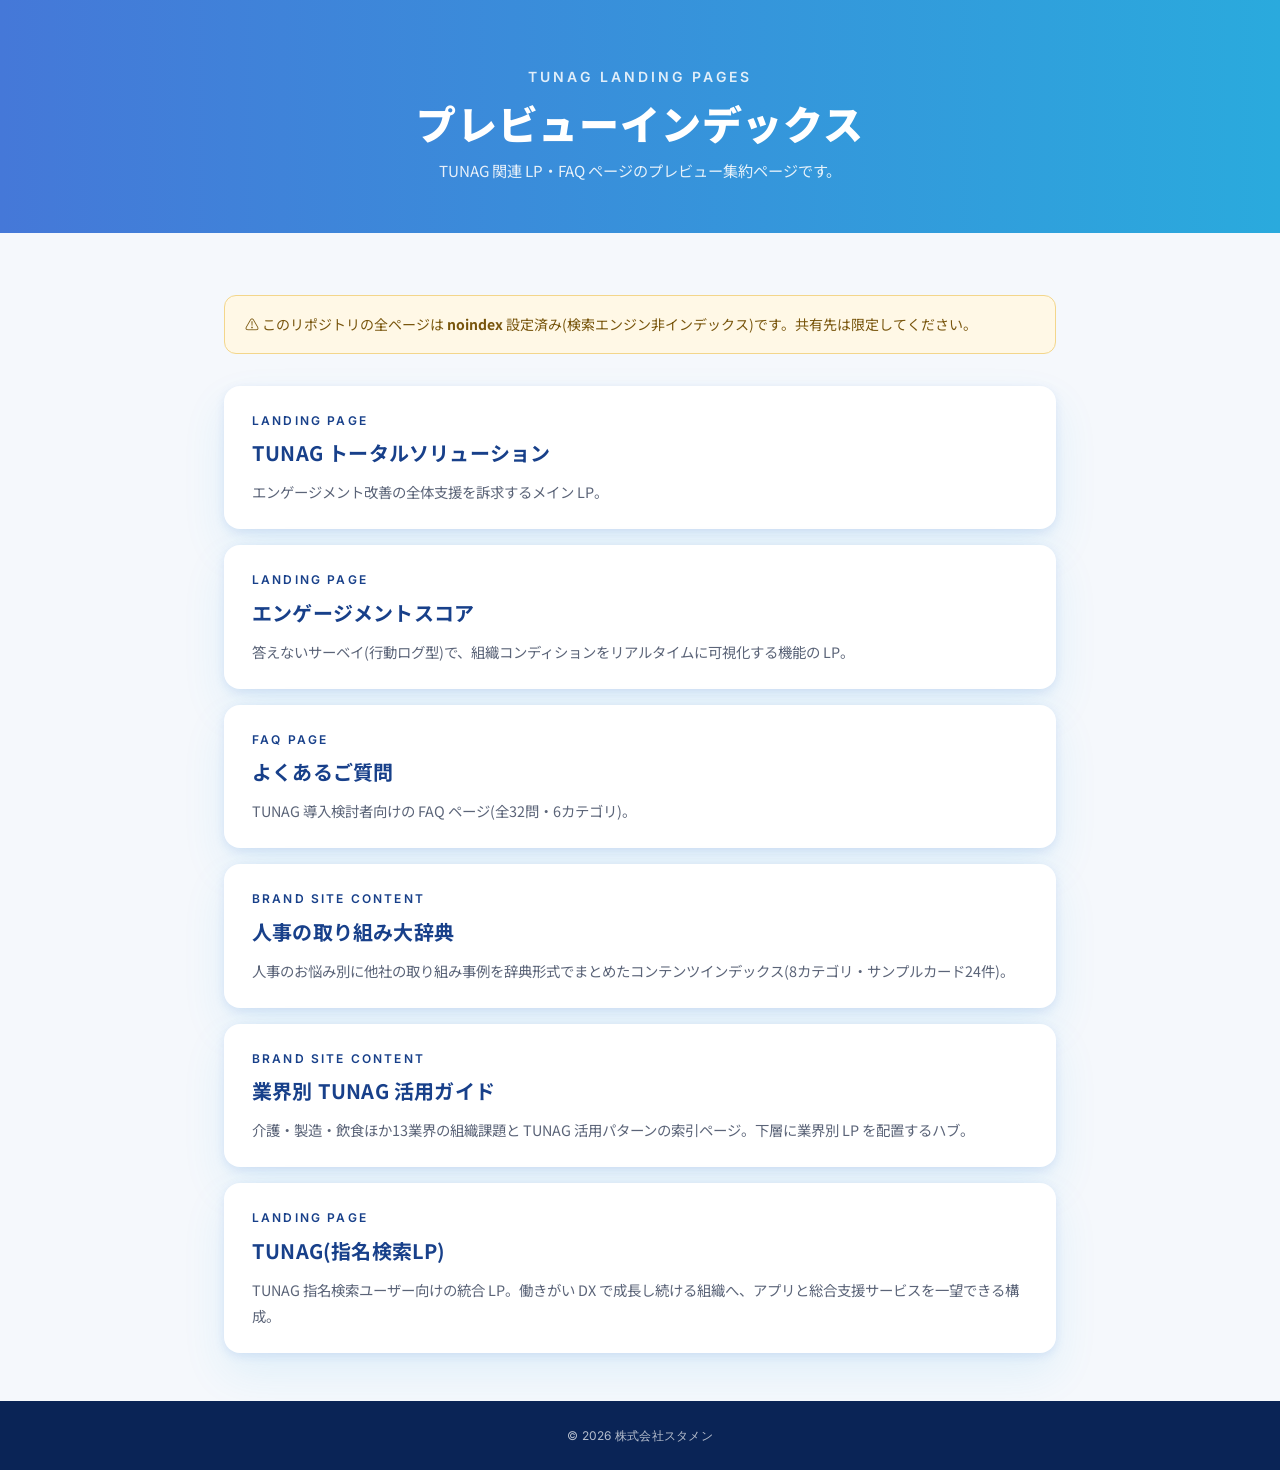
==== index.html @ a8612fc9 "index: Add tunag07 entry to preview index Co-Authored-By: Claude Opus 4.7 (1M context) <noreply@anth" ====
<!DOCTYPE html>
<html lang="ja">
<head>
  <meta charset="UTF-8">
  <meta name="viewport" content="width=device-width, initial-scale=1.0">
  <title>tunag-landing-pages インデックス</title>
  <meta name="robots" content="noindex, nofollow, noarchive, nosnippet">
  <link rel="preconnect" href="https://fonts.googleapis.com">
  <link rel="preconnect" href="https://fonts.gstatic.com" crossorigin>
  <link
    href="https://fonts.googleapis.com/css2?family=Inter:wght@400;500;700&family=Noto+Sans+JP:wght@400;500;700&display=swap"
    rel="stylesheet"
  >
  <style>
    :root {
      --color-primary: #18408a;
      --color-primary-deep: #0a2456;
      --color-text: #0f1b3d;
      --color-text-mute: #5b6478;
      --color-bg: #ffffff;
      --color-bg-soft: #f5f8fc;
      --color-border: #e1e7f0;
      --gradient-brand: linear-gradient(90deg, #4578d8 0%, #2aaadd 100%);
      --shadow-card: 0 3px 10px rgba(69, 120, 216, 0.14), 0 20px 44px rgba(42, 170, 221, 0.10);
      --font-jp: 'Noto Sans JP', 'Hiragino Kaku Gothic ProN', sans-serif;
      --font-en: 'Inter', 'Helvetica Neue', Arial, sans-serif;
    }
    * { box-sizing: border-box; }
    body {
      margin: 0;
      font-family: var(--font-jp);
      line-height: 1.8;
      color: var(--color-text);
      background: var(--color-bg-soft);
      min-height: 100vh;
      display: flex;
      flex-direction: column;
    }
    .header {
      background: var(--gradient-brand);
      color: #fff;
      padding: 4rem 1.5rem 3rem;
      text-align: center;
    }
    .header__eyebrow {
      font-family: var(--font-en);
      font-size: 0.875rem;
      font-weight: 600;
      letter-spacing: 0.22em;
      text-transform: uppercase;
      opacity: 0.85;
      margin: 0 0 0.5rem;
    }
    .header__title {
      font-size: clamp(1.75rem, 4vw, 2.5rem);
      font-weight: 900;
      line-height: 1.3;
      margin: 0 0 0.5rem;
      letter-spacing: 0.02em;
    }
    .header__lead {
      max-width: 600px;
      margin: 0 auto;
      opacity: 0.88;
      font-size: 0.95rem;
    }
    .container {
      max-width: 880px;
      margin: 0 auto;
      padding: 3rem 1.5rem;
      flex: 1;
    }
    .notice {
      background: #fff8e6;
      border: 1px solid #f3d68b;
      border-radius: 12px;
      padding: 1rem 1.25rem;
      font-size: 0.875rem;
      color: #78550c;
      margin-bottom: 2rem;
    }
    .list {
      list-style: none;
      padding: 0;
      margin: 0;
      display: flex;
      flex-direction: column;
      gap: 1rem;
    }
    .card {
      display: block;
      background: #fff;
      border-radius: 16px;
      padding: 1.5rem 1.75rem;
      box-shadow: var(--shadow-card);
      text-decoration: none;
      color: inherit;
      transition: transform 0.2s, box-shadow 0.2s;
    }
    .card:hover {
      transform: translateY(-2px);
      box-shadow: 0 6px 16px rgba(69, 120, 216, 0.22), 0 32px 64px rgba(42, 170, 221, 0.16);
    }
    .card__eyebrow {
      font-family: var(--font-en);
      font-size: 0.75rem;
      font-weight: 600;
      letter-spacing: 0.18em;
      text-transform: uppercase;
      color: var(--color-primary);
      margin: 0 0 0.25rem;
    }
    .card__title {
      font-size: 1.25rem;
      font-weight: 700;
      color: var(--color-primary);
      margin: 0 0 0.5rem;
      letter-spacing: 0.01em;
    }
    .card__desc {
      font-size: 0.9rem;
      color: var(--color-text-mute);
      margin: 0;
    }
    .footer {
      background: var(--color-primary-deep);
      color: rgba(255,255,255,0.7);
      padding: 1.5rem;
      font-size: 0.75rem;
      text-align: center;
      font-family: var(--font-en);
      letter-spacing: 0.02em;
    }
  </style>
</head>
<body>
  <header class="header">
    <p class="header__eyebrow">TUNAG Landing Pages</p>
    <h1 class="header__title">プレビューインデックス</h1>
    <p class="header__lead">TUNAG 関連 LP・FAQ ページのプレビュー集約ページです。</p>
  </header>
  <main class="container">
    <p class="notice">
      ⚠ このリポジトリの全ページは <strong>noindex</strong> 設定済み(検索エンジン非インデックス)です。共有先は限定してください。
    </p>
    <ul class="list">
      <li>
        <a class="card" href="./comprehensive-support-services/">
          <p class="card__eyebrow">Landing Page</p>
          <h2 class="card__title">TUNAG トータルソリューション</h2>
          <p class="card__desc">エンゲージメント改善の全体支援を訴求するメイン LP。</p>
        </a>
      </li>
      <li>
        <a class="card" href="./engagement-score/">
          <p class="card__eyebrow">Landing Page</p>
          <h2 class="card__title">エンゲージメントスコア</h2>
          <p class="card__desc">答えないサーベイ(行動ログ型)で、組織コンディションをリアルタイムに可視化する機能の LP。</p>
        </a>
      </li>
      <li>
        <a class="card" href="./faq/">
          <p class="card__eyebrow">FAQ Page</p>
          <h2 class="card__title">よくあるご質問</h2>
          <p class="card__desc">TUNAG 導入検討者向けの FAQ ページ(全32問・6カテゴリ)。</p>
        </a>
      </li>
      <li>
        <a class="card" href="./hr-policy-handbook/">
          <p class="card__eyebrow">Brand Site Content</p>
          <h2 class="card__title">人事の取り組み大辞典</h2>
          <p class="card__desc">人事のお悩み別に他社の取り組み事例を辞典形式でまとめたコンテンツインデックス(8カテゴリ・サンプルカード24件)。</p>
        </a>
      </li>
      <li>
        <a class="card" href="./industry/">
          <p class="card__eyebrow">Brand Site Content</p>
          <h2 class="card__title">業界別 TUNAG 活用ガイド</h2>
          <p class="card__desc">介護・製造・飲食ほか13業界の組織課題と TUNAG 活用パターンの索引ページ。下層に業界別 LP を配置するハブ。</p>
        </a>
      </li>
      <li>
        <a class="card" href="./tunag07/">
          <p class="card__eyebrow">Landing Page</p>
          <h2 class="card__title">TUNAG(指名検索LP)</h2>
          <p class="card__desc">TUNAG 指名検索ユーザー向けの統合 LP。働きがい DX で成長し続ける組織へ、アプリと総合支援サービスを一望できる構成。</p>
        </a>
      </li>
    </ul>
  </main>
  <footer class="footer">© 2026 株式会社スタメン</footer>
</body>
</html>
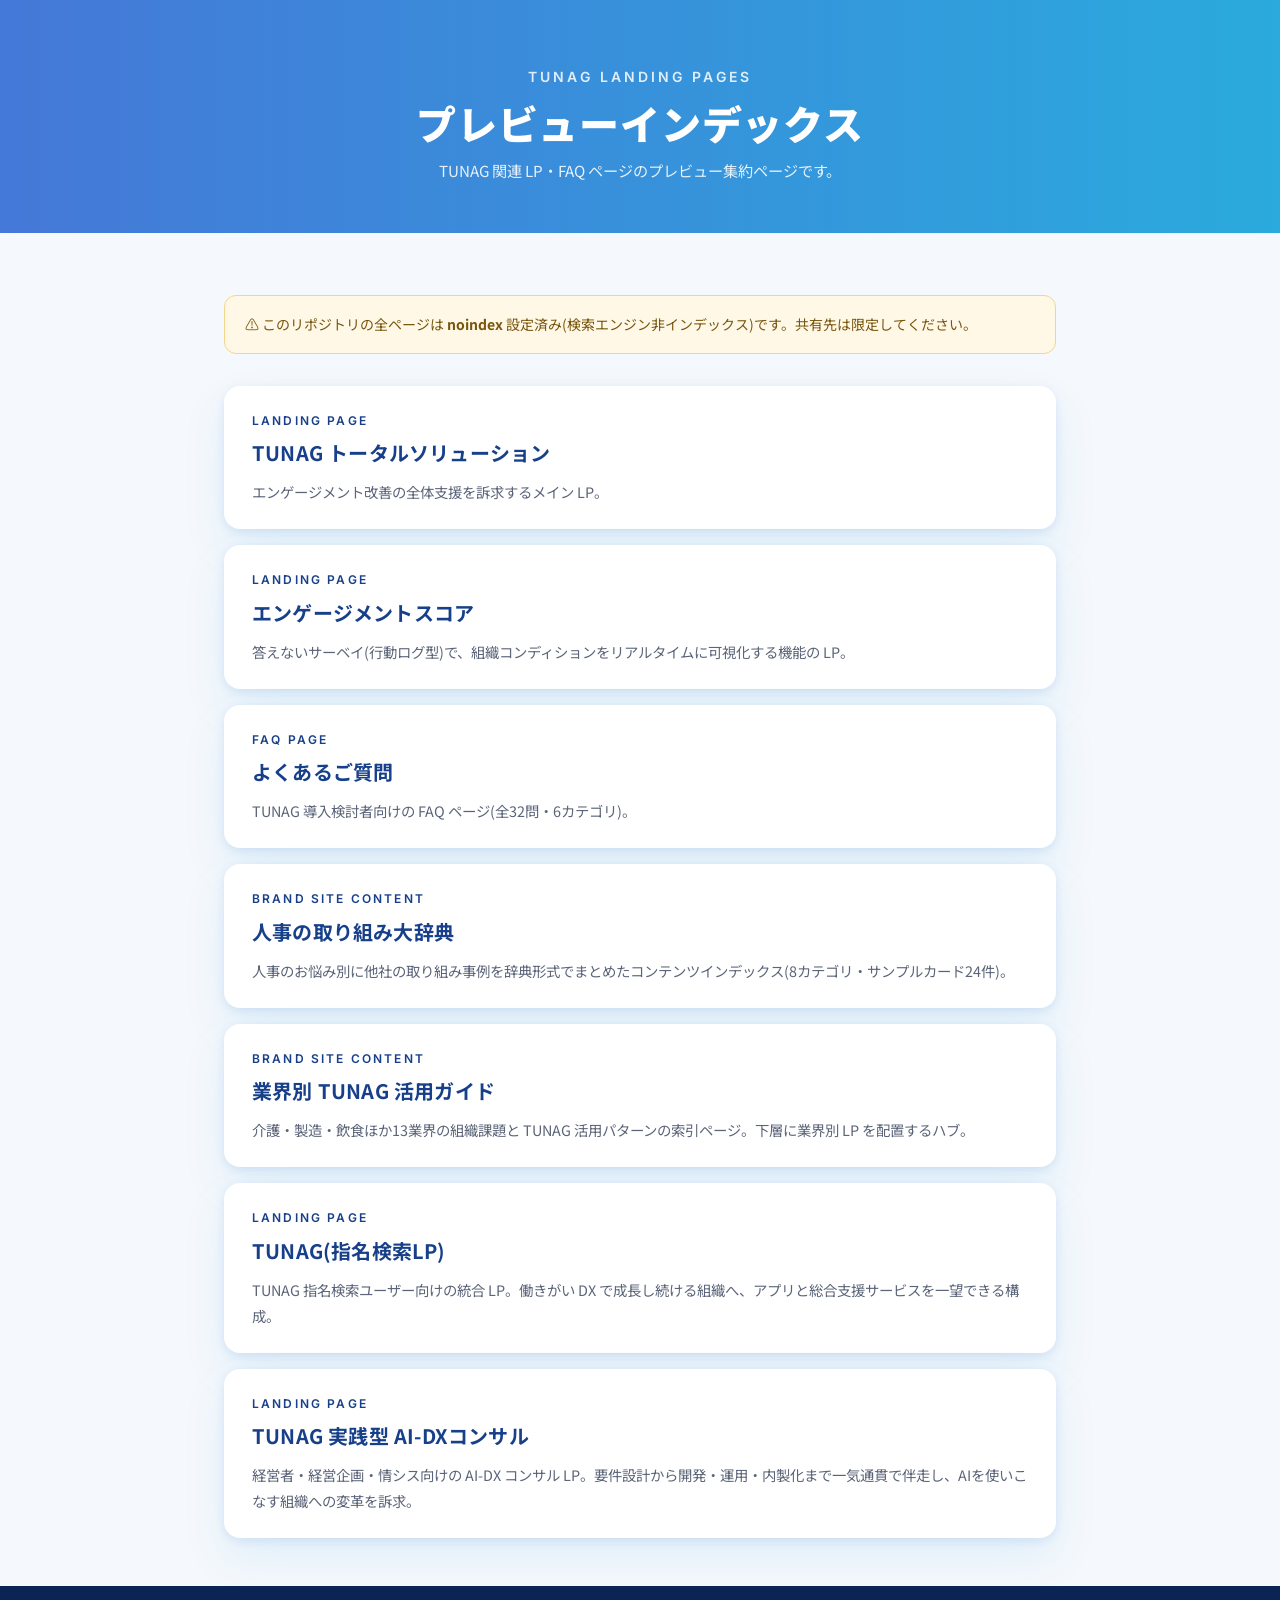
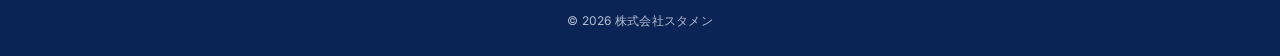
==== commit c81eb7ae: "index: Add totalsolution-ax entry to preview index Co-Authored-By: Claude Opus 4.7 (1M context) <nor" ====
--- a/index.html
+++ b/index.html
@@ -186,6 +186,13 @@
           <p class="card__desc">TUNAG 指名検索ユーザー向けの統合 LP。働きがい DX で成長し続ける組織へ、アプリと総合支援サービスを一望できる構成。</p>
         </a>
       </li>
+      <li>
+        <a class="card" href="./totalsolution-ax/">
+          <p class="card__eyebrow">Landing Page</p>
+          <h2 class="card__title">TUNAG 実践型 AI-DXコンサル</h2>
+          <p class="card__desc">経営者・経営企画・情シス向けの AI-DX コンサル LP。要件設計から開発・運用・内製化まで一気通貫で伴走し、AIを使いこなす組織への変革を訴求。</p>
+        </a>
+      </li>
     </ul>
   </main>
   <footer class="footer">© 2026 株式会社スタメン</footer>
